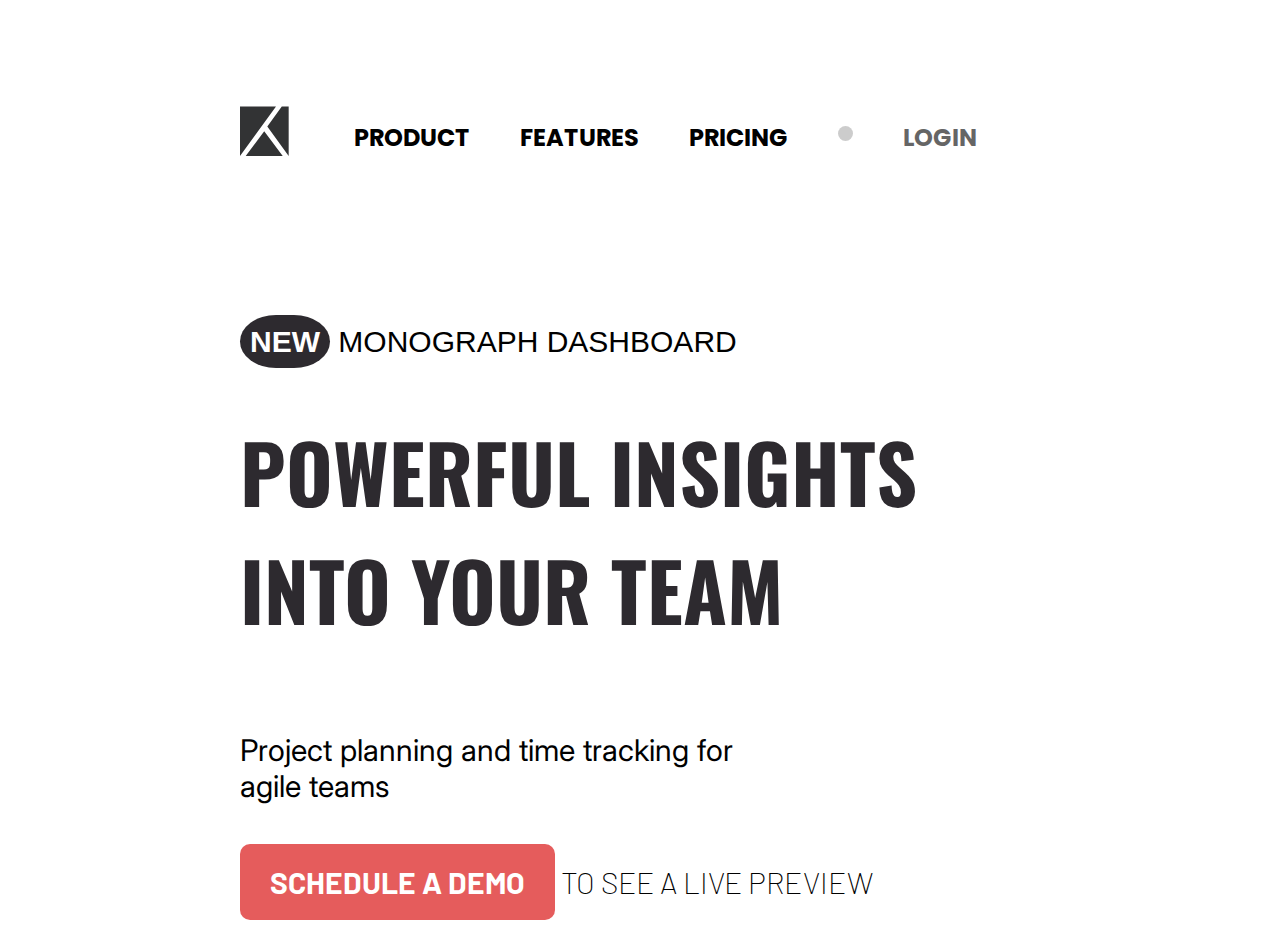
==== LR4/index.html @ 9389c66a "Add files via upload" ====
<!DOCTYPE html>
<html lang="en">
<head>
    <meta charset="UTF-8">
    <meta http-equiv="X-UA-Compatible" content="IE=edge">
    <meta name="viewport" content="width=device-width, initial-scale=1.0">
    <title>LR4</title>
    <link rel="stylesheet" href="./css/style.css">
    <link rel="stylesheet" href="./css/media.css">
</head>
<body>
    <div class="wrapper">
        <div class="wrapper__logo">
            <img src="./img/logo.svg" class="wrapper__logosvg" alt="">
        </div>
        <div class="wrapper__text">
            <div class="wrapper__text1">
                <span class="text__new">new</span> monograph dashboard
            </div>
            <div class="wrapper__text2">
                <h1>powerful insights into your team</h1>
            </div>
            <div class="wrapper__text3">
                <p>Project planning and time tracking for agile teams</p>
            </div>
            <div class="wrapper__text4">
                <p><a href="#" class="schedule">schedule a demo</a> to see a live preview</p>
            </div>
        </div>
        <nav class="nav">
            <div class="imgdiv"><img class="imgdevices" src="./img/illustration-devices.svg" alt=""></div>
           <div class="nav__square"></div>
            <ul class="list">
                <li><h2>product</h2></li>
                <li><h2>features</h2></li>
                <li><h2>pricing</h2></li>
                <li>
                    <h2><div class="dot"></div></h2>
                </li>
                <li><h2>login</h2></li>
            </ul>
        </nav>
    </div>
</body>
</html>
---- LR4/css/style.css ----
@import url("https://fonts.googleapis.com/css2?family=Poppins:ital,wght@0,100;0,200;0,300;0,400;0,500;0,600;0,700;0,800;0,900;1,100;1,200;1,300;1,400;1,500;1,600;1,700;1,800;1,900&family=Rubik+Pixels&display=swap");
@import url("https://fonts.googleapis.com/css2?family=Dongle:wght@300;400;700&family=Poppins:ital,wght@0,100;0,200;0,300;0,400;0,500;0,600;0,700;0,800;0,900;1,100;1,200;1,300;1,400;1,500;1,600;1,700;1,800;1,900&display=swap");
@import url("https://fonts.googleapis.com/css2?family=Inter:wght@100;200;300;400;500;600;700;800;900&display=swap");
@import url("https://fonts.googleapis.com/css2?family=Oswald:wght@700&display=swap");
@import url("https://fonts.googleapis.com/css2?family=Roboto+Mono:wght@100&display=swap");
@import url("https://fonts.googleapis.com/css2?family=Roboto+Mono:ital,wght@0,100;0,200;0,300;0,400;0,500;0,600;0,700;1,100;1,200;1,300;1,400;1,500;1,600;1,700&display=swap");
@import url("https://fonts.googleapis.com/css2?family=Barlow+Condensed:ital,wght@0,100;0,200;0,300;0,400;0,500;0,600;0,700;0,800;0,900;1,100;1,200;1,300;1,400;1,500;1,600;1,700;1,800;1,900&display=swap");
@import url("https://fonts.googleapis.com/css2?family=Barlow:ital,wght@0,100;0,200;0,300;0,400;0,500;0,600;0,700;0,800;0,900;1,100;1,200;1,300;1,400;1,500;1,600;1,700;1,800;1,900&display=swap");
body, .wrapper {
  margin: 0;
  padding: 0;
}

.wrapper {
  display: flex;
  flex-direction: row;
  min-width: 1000px;
  justify-content: space-evenly;
}

.nav .list {
  display: flex;
  width: 800px;
  gap: 50px;
  margin: 100px 0 0 0;
  justify-content: flex-end;
}
.nav .list li {
  font-family: "Poppins", sans-serif;
  list-style-type: none;
  text-transform: uppercase;
}

.imgdiv {
  position: absolute;
  width: 1145px;
  margin: 400px 100px 0 0;
  overflow: hidden;
  z-index: 1;
}

.imgdevices {
  width: 1500px;
}

.nav__square {
  position: absolute;
  width: 1147px;
  height: 800px;
  background-color: rgb(93, 121, 149);
  opacity: 0.1;
  border-radius: 0 0 0 100px;
}

li:last-child {
  opacity: 0.6;
}

.dot {
  opacity: 0.2;
  width: 15px;
  height: 15px;
  border-radius: 50%;
  transform: translate(0, 6px);
  background-color: black;
}

.wrapper__logo {
  position: absolute;
  margin: 115px 1875px 0 0;
}
.wrapper__logo .wrapper__logosvg {
  width: 50px;
}

.wrapper__text {
  width: 800px;
  font-size: 30px;
  text-transform: uppercase;
  display: flex;
  flex-direction: column;
  align-items: flex-start;
  justify-content: center;
  margin: 300px 0 0 0;
  gap: 0px;
}
.wrapper__text .wrapper__logo {
  position: absolute;
  margin: 0 0 900px 0;
}
.wrapper__text .wrapper__logo .wrapper__logosvg {
  width: 50px;
}
.wrapper__text .wrapper__text1 {
  font-family: "Segoe UI", Tahoma, Geneva, Verdana, sans-serif;
  font-weight: lighter;
  height: 100%;
  padding: 10px;
}
.wrapper__text .text__new {
  border-radius: 40%/50%;
  background-color: #2d2a2f;
  color: white;
  padding: 10px;
  font-weight: bold;
}
.wrapper__text .wrapper__text2 {
  font-family: "Oswald", sans-serif;
  color: #2d2a2f;
  font-size: 40px;
}
.wrapper__text .wrapper__text3 {
  font-size: 30px;
  width: 500px;
  text-transform: none;
  font-family: "Inter", sans-serif;
}
.wrapper__text .wrapper__text4 {
  width: 1000px;
  font-size: 30px;
  font-weight: 200;
  letter-spacing: 5px;
  font-family: "Barlow", sans-serif;
}
.wrapper__text .wrapper__text4 .schedule {
  font-family: "Courier New", Courier, monospace;
  font-family: "Barlow", sans-serif;
  letter-spacing: 0;
  text-decoration: none;
  color: white;
  background-color: rgb(229, 92, 92);
  padding: 20px 30px;
  border-radius: 10px;
  font-weight: bold;
}/*# sourceMappingURL=style.css.map */
---- LR4/css/media.css ----
@media only screen and (min-width: 320px) and (max-width: 480px) {
  .nav__square {
    background: none;
  }
  .wrapper {
    flex-direction: column-reverse;
    border: 1px solid red;
    width: 100vw;
    align-items: center;
  }
  .wrapper .wrapper__logo {
    margin: 0 750px 750px 0;
  }
  .wrapper .wrapper__logo .wrapper__logosvg {
    width: 50px;
  }
  .wrapper__text {
    margin: 0;
    display: flex;
    justify-content: flex-start;
    height: 100%;
  }
  .wrapper__text .wrapper__text1 {
    padding: 0;
    margin-top: 150px;
  }
  .wrapper__text .wrapper__text1 .text__new {
    padding: 10px;
  }
  .wrapper__text .wrapper__text4 {
    width: 100%;
    letter-spacing: 0;
    font-size: 30px;
  }
  .wrapper__text .wrapper__text2 {
    font-size: 40px;
  }
  .wrapper__text .wrapper__text3 {
    font-size: 50px;
    width: 100%;
  }
  .nav .imgdiv {
    display: none;
  }
  .nav .imgdevices {
    display: none;
  }
  .nav .nav__square {
    display: none;
  }
  .nav .list {
    justify-content: center;
    gap: 20px;
  }
  .nav .list .dot {
    width: 20px;
    height: 20px;
    transform: translate(0, 15px);
  }
  .nav li:first-child {
    margin-left: 50px;
  }
  .nav li {
    font-size: 25px;
  }
  .nav, .list {
    padding: 0;
  }
}
@media only screen and (min-width: 481px) and (max-width: 768px) {
  .nav__square {
    background: none;
  }
  .wrapper {
    flex-direction: column-reverse;
    width: 100vw;
    align-items: center;
  }
  .wrapper .wrapper__logo {
    margin: 0 750px 665px 0;
  }
  .wrapper__text {
    margin: 0;
    display: flex;
    justify-content: flex-start;
    height: 100%;
  }
  .wrapper__text .wrapper__text1 {
    padding: 0;
    margin-top: 150px;
  }
  .wrapper__text .wrapper__text1 .text__new {
    padding: 10px;
  }
  .wrapper__text .wrapper__text4 {
    width: 100%;
    letter-spacing: 0;
  }
  .nav .imgdiv {
    display: none;
  }
  .nav .imgdevices {
    display: none;
  }
  .nav .nav__square {
    display: none;
  }
  .nav .list {
    justify-content: center;
  }
  .nav li:first-child {
    margin-left: 50px;
  }
  .nav, .list {
    padding: 0;
  }
}
@media only screen and (min-width: 769px) and (max-width: 1024px) {
  .nav__square {
    background: none;
  }
  .wrapper {
    flex-direction: column-reverse;
    width: 100vw;
    align-items: center;
  }
  .wrapper .wrapper__logo {
    margin: 0 750px 665px 0;
  }
  .wrapper__text {
    margin: 0;
    display: flex;
    justify-content: flex-start;
    height: 100%;
  }
  .wrapper__text .wrapper__text1 {
    padding: 0;
    margin-top: 150px;
  }
  .wrapper__text .wrapper__text1 .text__new {
    padding: 10px;
  }
  .wrapper__text .wrapper__text4 {
    width: 100%;
    letter-spacing: 0;
  }
  .nav .imgdiv {
    display: none;
  }
  .nav .imgdevices {
    display: none;
  }
  .nav .nav__square {
    display: none;
  }
  .nav .list {
    justify-content: center;
  }
  .nav li:first-child {
    margin-left: 50px;
  }
  .nav, .list {
    padding: 0;
  }
}
@media only screen and (min-width: 1025px) and (max-width: 1200px) {
  .nav__square {
    background: none;
  }
  .wrapper {
    flex-direction: column-reverse;
    width: 100vw;
    align-items: center;
  }
  .wrapper .wrapper__logo {
    margin: 0 750px 665px 0;
  }
  .wrapper__text {
    margin: 0;
    display: flex;
    justify-content: flex-start;
    height: 100%;
  }
  .wrapper__text .wrapper__text1 {
    padding: 0;
    margin-top: 150px;
  }
  .wrapper__text .wrapper__text1 .text__new {
    padding: 10px;
  }
  .wrapper__text .wrapper__text4 {
    width: 100%;
    letter-spacing: 0;
  }
  .nav .imgdiv {
    display: none;
  }
  .nav .imgdevices {
    display: none;
  }
  .nav .nav__square {
    display: none;
  }
  .nav .list {
    justify-content: center;
  }
  .nav li:first-child {
    margin-left: 50px;
  }
  .nav, .list {
    padding: 0;
  }
}
@media only screen and (min-width: 1201px) {
  .nav__square {
    background: none;
  }
  .wrapper {
    flex-direction: column-reverse;
    width: 100vw;
    align-items: center;
  }
  .wrapper .wrapper__logo {
    margin: 0 750px 665px 0;
  }
  .wrapper__text {
    margin: 0;
    display: flex;
    justify-content: flex-start;
    height: 100%;
  }
  .wrapper__text .wrapper__text1 {
    padding: 0;
    margin-top: 150px;
  }
  .wrapper__text .wrapper__text1 .text__new {
    padding: 10px;
  }
  .wrapper__text .wrapper__text4 {
    width: 100%;
    letter-spacing: 0;
  }
  .nav .imgdiv {
    display: none;
  }
  .nav .imgdevices {
    display: none;
  }
  .nav .nav__square {
    display: none;
  }
  .nav .list {
    justify-content: center;
  }
  .nav li:first-child {
    margin-left: 50px;
  }
  .nav, .list {
    padding: 0;
  }
}/*# sourceMappingURL=media.css.map */
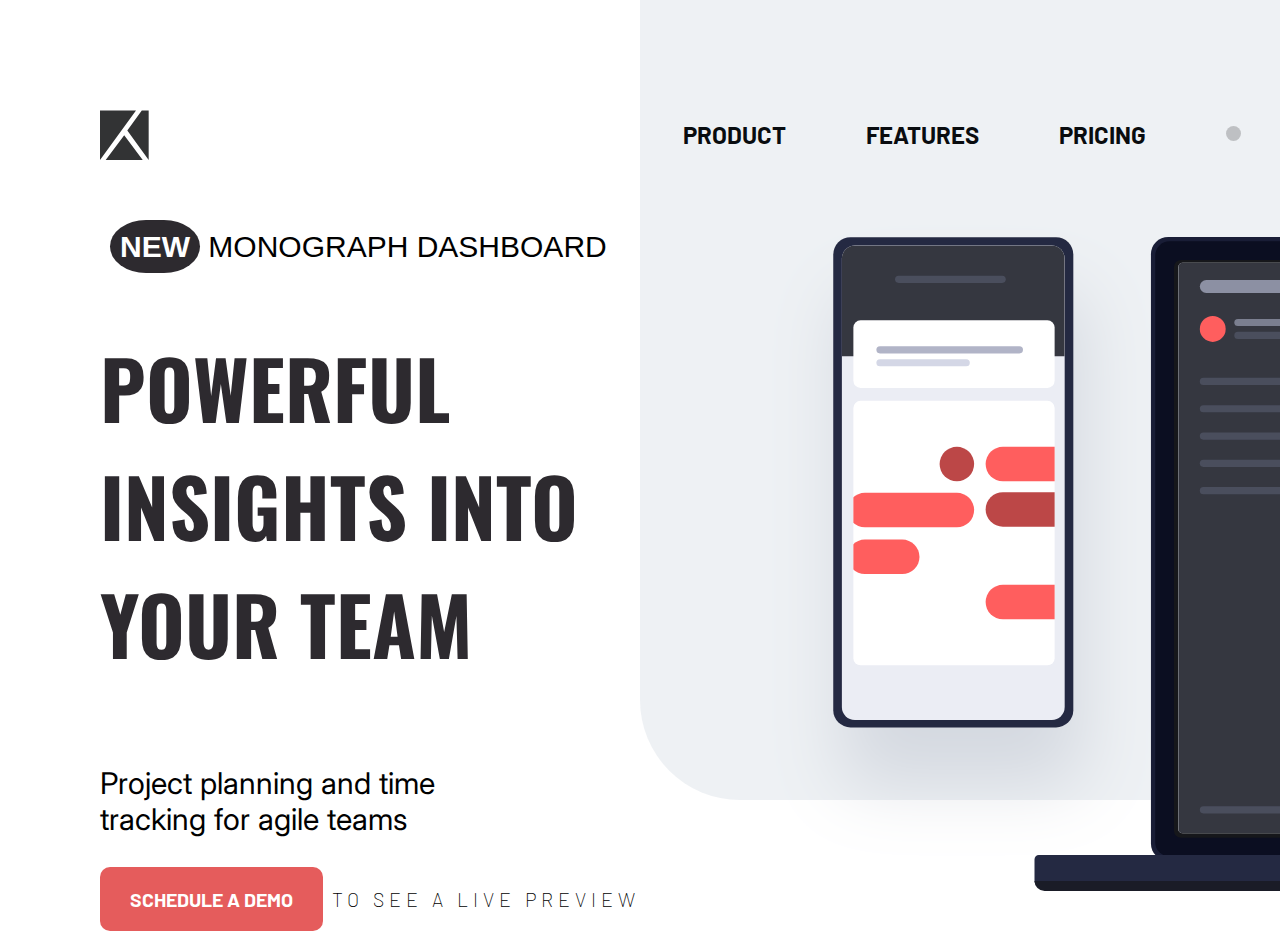
==== commit 957e46fa: "Add files via upload" ====
--- a/LR4/index.html
+++ b/LR4/index.html
@@ -10,10 +10,10 @@
 </head>
 <body>
     <div class="wrapper">
-        <div class="wrapper__logo">
-            <img src="./img/logo.svg" class="wrapper__logosvg" alt="">
-        </div>
         <div class="wrapper__text">
+            <div class="wrapper__logo">
+                <img src="./img/logo.svg" class="wrapper__logosvg" alt="">
+            </div>
             <div class="wrapper__text1">
                 <span class="text__new">new</span> monograph dashboard
             </div>
@@ -28,6 +28,9 @@
             </div>
         </div>
         <nav class="nav">
+            <div class="wrapper__logonav">
+                <img src="./img/logo.svg" class="wrapper__logosvgnav" alt="">
+            </div>
             <div class="imgdiv"><img class="imgdevices" src="./img/illustration-devices.svg" alt=""></div>
            <div class="nav__square"></div>
             <ul class="list">
--- a/LR4/css/style.css
+++ b/LR4/css/style.css
@@ -12,10 +12,14 @@
 }
 
 .wrapper {
+  position: absolute;
+  top: 0;
+  bottom: 0;
+  left: 0;
+  right: 0;
   display: flex;
   flex-direction: row;
-  min-width: 1000px;
-  justify-content: space-evenly;
+  justify-content: space-between;
 }
 
 .nav .list {
@@ -23,33 +27,37 @@
   width: 800px;
   gap: 50px;
   margin: 100px 0 0 0;
-  justify-content: flex-end;
+  justify-content: center;
 }
 .nav .list li {
-  font-family: "Poppins", sans-serif;
+  font-family: "Barlow", sans-serif;
   list-style-type: none;
   text-transform: uppercase;
 }
 
+.nav {
+  width: auto;
+}
+
 .imgdiv {
   position: absolute;
-  width: 1145px;
-  margin: 400px 100px 0 0;
+  width: 1150px;
+  margin: 35% 0 0 130px;
   overflow: hidden;
   z-index: 1;
 }
-
-.imgdevices {
-  width: 1500px;
+.imgdiv .imgdevices {
+  width: 120%;
 }
 
 .nav__square {
   position: absolute;
-  width: 1147px;
+  width: 100%;
   height: 800px;
   background-color: rgb(93, 121, 149);
   opacity: 0.1;
   border-radius: 0 0 0 100px;
+  overflow: hidden;
 }
 
 li:last-child {
@@ -67,14 +75,17 @@
 
 .wrapper__logo {
   position: absolute;
-  margin: 115px 1875px 0 0;
 }
 .wrapper__logo .wrapper__logosvg {
   width: 50px;
 }
 
+.wrapper__logonav {
+  display: none;
+}
+
 .wrapper__text {
-  width: 800px;
+  width: 800px !important;
   font-size: 30px;
   text-transform: uppercase;
   display: flex;
@@ -82,19 +93,14 @@
   align-items: flex-start;
   justify-content: center;
   margin: 300px 0 0 0;
+  height: 50% !important;
   gap: 0px;
-}
-.wrapper__text .wrapper__logo {
-  position: absolute;
-  margin: 0 0 900px 0;
-}
-.wrapper__text .wrapper__logo .wrapper__logosvg {
-  width: 50px;
+  padding-left: 100px !important;
 }
 .wrapper__text .wrapper__text1 {
   font-family: "Segoe UI", Tahoma, Geneva, Verdana, sans-serif;
   font-weight: lighter;
-  height: 100%;
+  height: auto;
   padding: 10px;
 }
 .wrapper__text .text__new {
@@ -111,7 +117,7 @@
 }
 .wrapper__text .wrapper__text3 {
   font-size: 30px;
-  width: 500px;
+  width: 65% !important;
   text-transform: none;
   font-family: "Inter", sans-serif;
 }
@@ -123,7 +129,6 @@
   font-family: "Barlow", sans-serif;
 }
 .wrapper__text .wrapper__text4 .schedule {
-  font-family: "Courier New", Courier, monospace;
   font-family: "Barlow", sans-serif;
   letter-spacing: 0;
   text-decoration: none;
--- a/LR4/css/media.css
+++ b/LR4/css/media.css
@@ -4,21 +4,18 @@
   }
   .wrapper {
     flex-direction: column-reverse;
-    border: 1px solid red;
-    width: 100vw;
+    margin-left: 400px;
     align-items: center;
+    height: 300px;
   }
   .wrapper .wrapper__logo {
-    margin: 0 750px 750px 0;
-  }
-  .wrapper .wrapper__logo .wrapper__logosvg {
-    width: 50px;
-  }
-  .wrapper__text {
-    margin: 0;
+    display: none;
+  }
+  .wrapper__text {
     display: flex;
     justify-content: flex-start;
     height: 100%;
+    margin: 0;
   }
   .wrapper__text .wrapper__text1 {
     padding: 0;
@@ -39,6 +36,18 @@
     font-size: 50px;
     width: 100%;
   }
+  .nav {
+    margin-left: 30px;
+  }
+  .nav .wrapper__logonav {
+    display: block;
+    position: relative;
+    top: 180px;
+    left: 30px;
+  }
+  .nav .wrapper__logonav .wrapper__logosvgnav {
+    width: 50px;
+  }
   .nav .imgdiv {
     display: none;
   }
@@ -49,7 +58,7 @@
     display: none;
   }
   .nav .list {
-    justify-content: center;
+    justify-content: flex-end;
     gap: 20px;
   }
   .nav .list .dot {
@@ -72,12 +81,14 @@
     background: none;
   }
   .wrapper {
+    margin-bottom: 0px;
     flex-direction: column-reverse;
-    width: 100vw;
+    margin-left: 400px;
     align-items: center;
+    justify-content: start;
   }
   .wrapper .wrapper__logo {
-    margin: 0 750px 665px 0;
+    display: none;
   }
   .wrapper__text {
     margin: 0;
@@ -96,6 +107,15 @@
     width: 100%;
     letter-spacing: 0;
   }
+  .nav .wrapper__logonav {
+    display: block;
+    position: relative;
+    top: 65px;
+    left: 50px;
+  }
+  .nav .wrapper__logonav .wrapper__logosvgnav {
+    width: 50px;
+  }
   .nav .imgdiv {
     display: none;
   }
@@ -113,6 +133,13 @@
   }
   .nav, .list {
     padding: 0;
+  }
+  .nav {
+    border: 1px solid red;
+  }
+  .list {
+    margin: 0 !important;
+    border: 1px solid orange;
   }
 }
 @media only screen and (min-width: 769px) and (max-width: 1024px) {
@@ -123,9 +150,7 @@
     flex-direction: column-reverse;
     width: 100vw;
     align-items: center;
-  }
-  .wrapper .wrapper__logo {
-    margin: 0 750px 665px 0;
+    justify-content: start;
   }
   .wrapper__text {
     margin: 0;
@@ -133,6 +158,9 @@
     justify-content: flex-start;
     height: 100%;
   }
+  .wrapper__text .wrapper__logo {
+    display: none;
+  }
   .wrapper__text .wrapper__text1 {
     padding: 0;
     margin-top: 150px;
@@ -144,6 +172,15 @@
     width: 100%;
     letter-spacing: 0;
   }
+  .nav .wrapper__logonav {
+    display: block;
+    position: relative;
+    top: 65px;
+    left: 35px;
+  }
+  .nav .wrapper__logonav .wrapper__logosvgnav {
+    width: 50px;
+  }
   .nav .imgdiv {
     display: none;
   }
@@ -155,6 +192,7 @@
   }
   .nav .list {
     justify-content: center;
+    margin: 0;
   }
   .nav li:first-child {
     margin-left: 50px;
@@ -169,11 +207,12 @@
   }
   .wrapper {
     flex-direction: column-reverse;
+    justify-content: start !important;
     width: 100vw;
     align-items: center;
   }
   .wrapper .wrapper__logo {
-    margin: 0 750px 665px 0;
+    display: none;
   }
   .wrapper__text {
     margin: 0;
@@ -192,6 +231,19 @@
     width: 100%;
     letter-spacing: 0;
   }
+  .nav {
+    position: relative;
+    padding-top: 100px !important;
+  }
+  .nav .wrapper__logonav {
+    display: block;
+    position: absolute;
+    top: 110px;
+    left: 50px;
+  }
+  .nav .wrapper__logonav .wrapper__logosvgnav {
+    width: 50px;
+  }
   .nav .imgdiv {
     display: none;
   }
@@ -203,6 +255,7 @@
   }
   .nav .list {
     justify-content: center;
+    margin: 0;
   }
   .nav li:first-child {
     margin-left: 50px;
@@ -212,50 +265,80 @@
   }
 }
 @media only screen and (min-width: 1201px) {
-  .nav__square {
-    background: none;
-  }
-  .wrapper {
-    flex-direction: column-reverse;
-    width: 100vw;
-    align-items: center;
-  }
   .wrapper .wrapper__logo {
-    margin: 0 750px 665px 0;
-  }
-  .wrapper__text {
-    margin: 0;
-    display: flex;
-    justify-content: flex-start;
-    height: 100%;
-  }
-  .wrapper__text .wrapper__text1 {
-    padding: 0;
-    margin-top: 150px;
-  }
-  .wrapper__text .wrapper__text1 .text__new {
-    padding: 10px;
-  }
-  .wrapper__text .wrapper__text4 {
-    width: 100%;
-    letter-spacing: 0;
-  }
-  .nav .imgdiv {
-    display: none;
-  }
-  .nav .imgdevices {
-    display: none;
-  }
-  .nav .nav__square {
-    display: none;
-  }
-  .nav .list {
-    justify-content: center;
-  }
-  .nav li:first-child {
-    margin-left: 50px;
-  }
-  .nav, .list {
-    padding: 0;
+    position: absolute;
+    top: 110px;
+  }
+  .wrapper .wrapper__logo .wrapper__logosvg {
+    width: 50px;
+  }
+  .wrapper__text {
+    padding-left: 50px;
+    padding: 50px 0 50px 50px;
+    width: 50%;
+  }
+  .wrapper__text .wrapper__text3 {
+    width: 100%;
+  }
+  .wrapper__text .wrapper__text4 {
+    width: 100%;
+  }
+  .wrapper__text .wrapper__text4 {
+    font-size: 65%;
+    font-weight: 200;
+    letter-spacing: 5px;
+    font-family: "Barlow", sans-serif;
+  }
+  .wrapper__text .wrapper__text4 .schedule {
+    font-family: "Barlow", sans-serif;
+    letter-spacing: 0;
+    text-decoration: none;
+    color: white;
+    background-color: rgb(229, 92, 92);
+    padding: 20px 30px;
+    border-radius: 10px;
+    font-weight: bold;
+  }
+  .wrapper .nav {
+    width: 50%;
+    position: relative;
+  }
+  .wrapper .nav .list {
+    width: auto;
+    gap: 30px;
+    padding: 0;
+  }
+  .wrapper .nav .list li {
+    padding-right: 50px;
+  }
+}
+@media only screen and (min-width: 1201px) and (max-width: 1415px) {
+  .wrapper__logo {
+    margin-bottom: 1150px !important;
+  }
+  .nav__square {
+    width: 1275px;
+  }
+  .list {
+    margin-left: 200px !important;
+  }
+}
+@media only screen and (min-width: 1416px) and (max-width: 1467px) {
+  .wrapper__logo {
+    margin-bottom: 1025px !important;
+  }
+  .nav__square {
+    width: 1275px;
+  }
+  .list {
+    margin-left: 200px !important;
+  }
+}
+@media only screen and (min-width: 1468px) {
+  .nav__square {
+    width: 1275px;
+  }
+  .list {
+    margin-left: 200px !important;
   }
 }/*# sourceMappingURL=media.css.map */